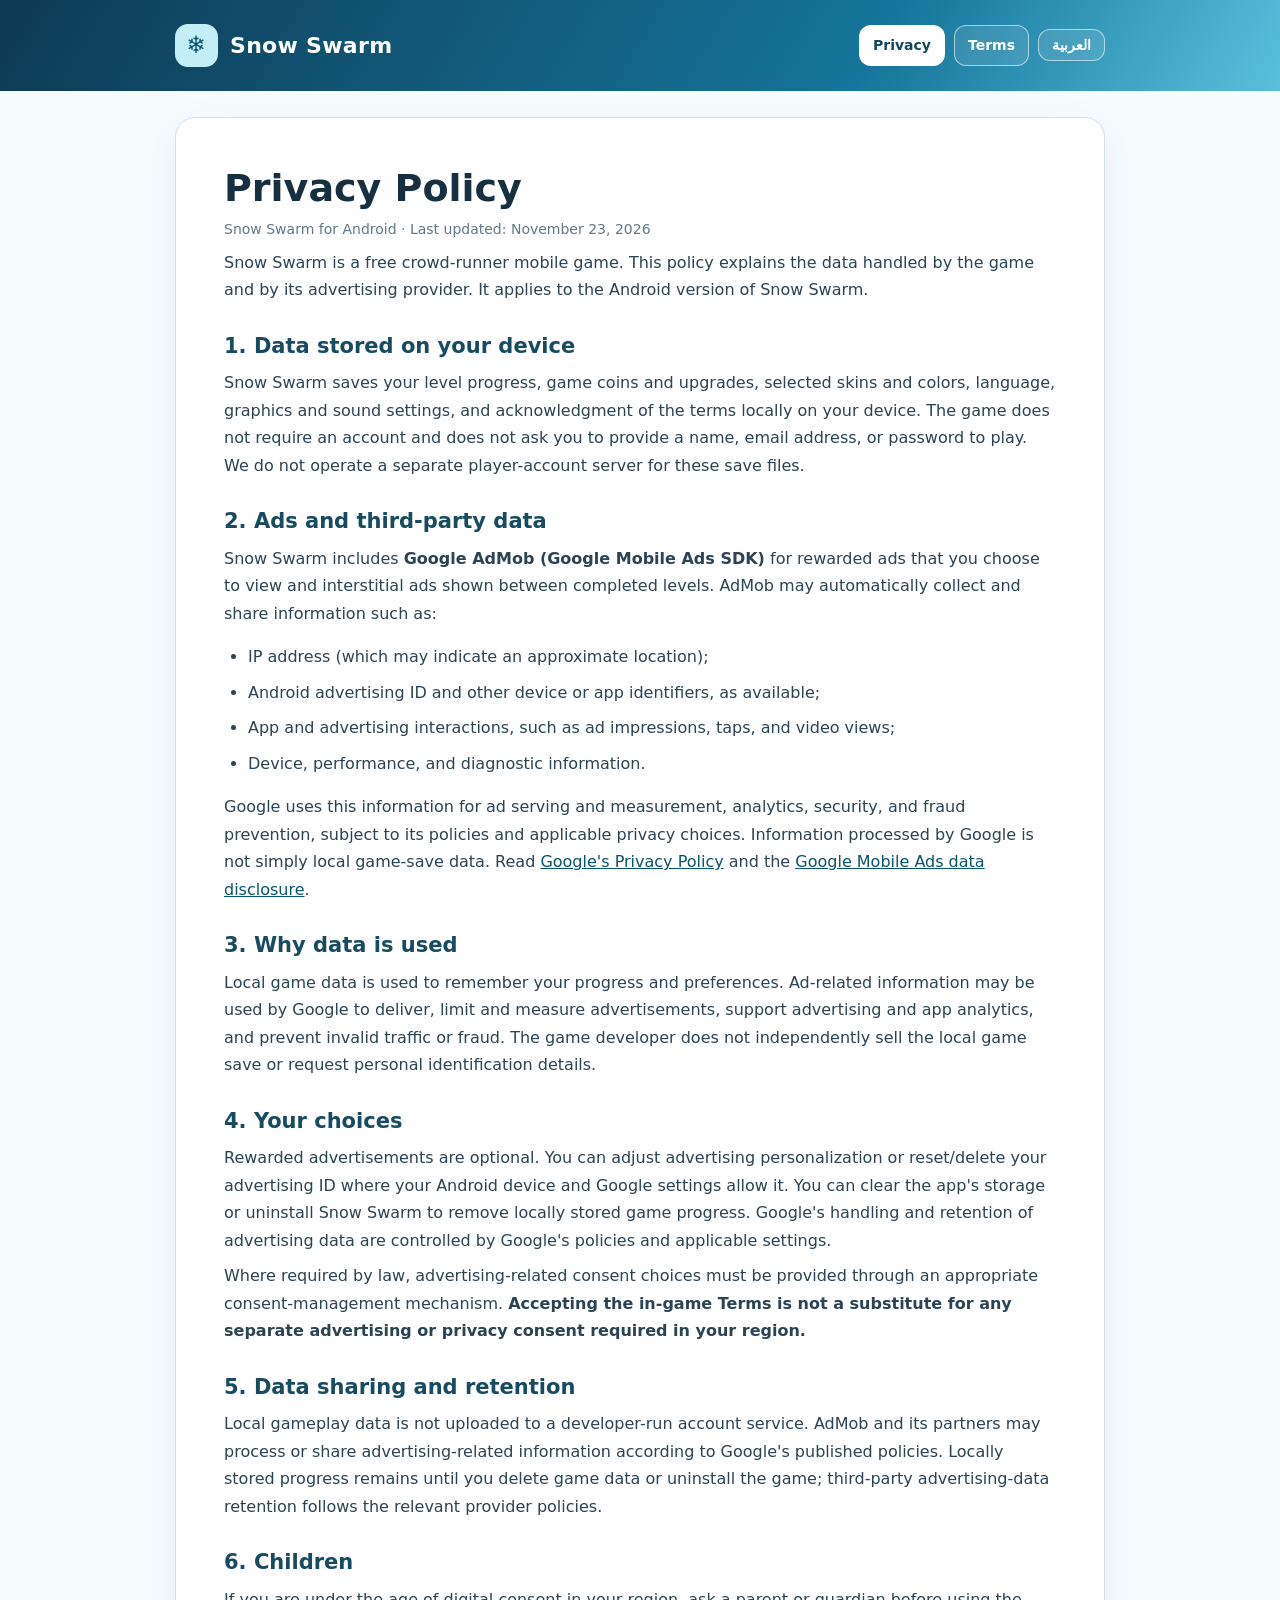
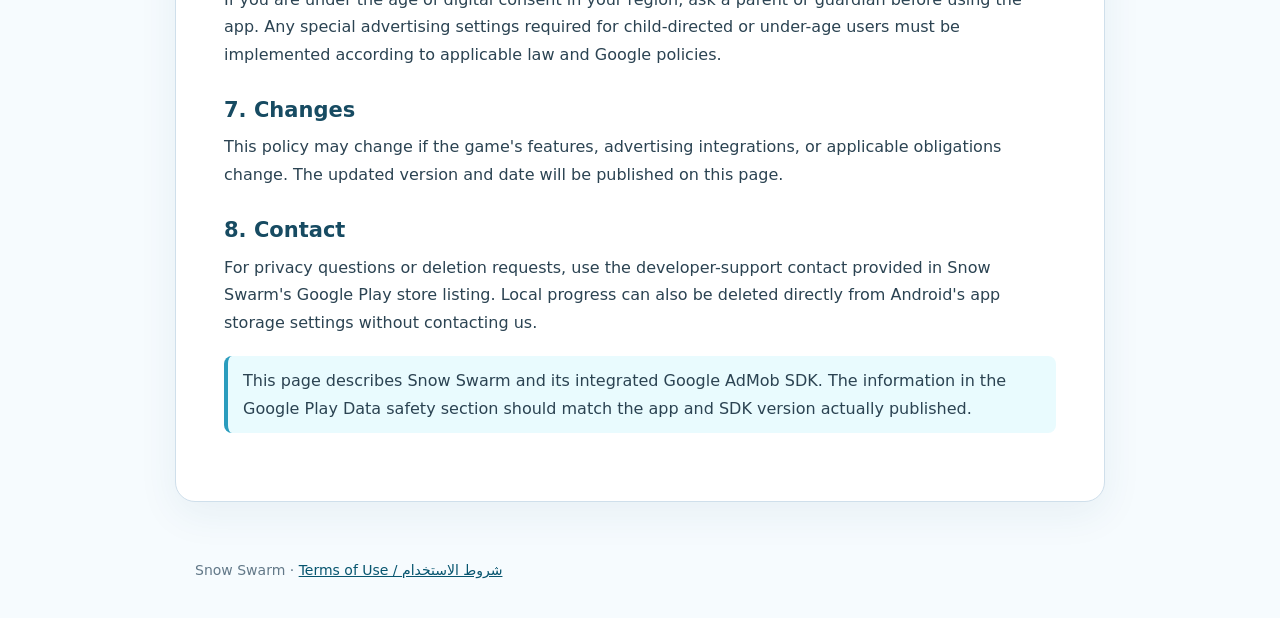
==== snow-swarm/privacy.html @ 66153e83 "Publish Snow Swarm bilingual Arabic/English privacy-policy page, grounded in local saves and Google " ====
<!doctype html>
<html lang="en">
<head>
<meta charset="utf-8">
<meta name="viewport" content="width=device-width,initial-scale=1">
<meta name="robots" content="index,follow">
<meta name="description" content="Privacy Policy for Snow Swarm, an Android crowd-runner game using Google AdMob advertising.">
<title>Privacy Policy | Snow Swarm</title>
<link rel="stylesheet" href="style.css">
<link rel="canonical" href="https://muezxx17-cmd.github.io/jelly-bounce-privacy/snow-swarm/privacy.html">
</head>
<body>
<header><div class="headline">
<a class="brand" href="index.html"><span class="mark" aria-hidden="true">❄</span> Snow Swarm</a>
<nav aria-label="Legal navigation">
<a href="privacy.html" aria-current="page">Privacy</a>
<a href="terms.html">Terms</a>
<button type="button" class="lang-btn" id="switch-lang" aria-label="Switch language">العربية</button>
</nav></div></header>
<main class="paper">
<article id="english" lang="en">
<h1>Privacy Policy</h1>
<p class="meta">Snow Swarm for Android · Last updated: November 23, 2026</p>
<p>Snow Swarm is a free crowd-runner mobile game. This policy explains the data handled by the game and by its advertising provider. It applies to the Android version of Snow Swarm.</p>
<h2>1. Data stored on your device</h2>
<p>Snow Swarm saves your level progress, game coins and upgrades, selected skins and colors, language, graphics and sound settings, and acknowledgment of the terms locally on your device. The game does not require an account and does not ask you to provide a name, email address, or password to play. We do not operate a separate player-account server for these save files.</p>
<h2>2. Ads and third-party data</h2>
<p>Snow Swarm includes <strong>Google AdMob (Google Mobile Ads SDK)</strong> for rewarded ads that you choose to view and interstitial ads shown between completed levels. AdMob may automatically collect and share information such as:</p>
<ul>
<li>IP address (which may indicate an approximate location);</li>
<li>Android advertising ID and other device or app identifiers, as available;</li>
<li>App and advertising interactions, such as ad impressions, taps, and video views;</li>
<li>Device, performance, and diagnostic information.</li>
</ul>
<p>Google uses this information for ad serving and measurement, analytics, security, and fraud prevention, subject to its policies and applicable privacy choices. Information processed by Google is not simply local game-save data. Read <a href="https://policies.google.com/privacy" rel="noopener noreferrer">Google's Privacy Policy</a> and the <a href="https://developers.google.com/admob/android/privacy/play-data-disclosure" rel="noopener noreferrer">Google Mobile Ads data disclosure</a>.</p>
<h2>3. Why data is used</h2>
<p>Local game data is used to remember your progress and preferences. Ad-related information may be used by Google to deliver, limit and measure advertisements, support advertising and app analytics, and prevent invalid traffic or fraud. The game developer does not independently sell the local game save or request personal identification details.</p>
<h2>4. Your choices</h2>
<p>Rewarded advertisements are optional. You can adjust advertising personalization or reset/delete your advertising ID where your Android device and Google settings allow it. You can clear the app's storage or uninstall Snow Swarm to remove locally stored game progress. Google's handling and retention of advertising data are controlled by Google's policies and applicable settings.</p>
<p>Where required by law, advertising-related consent choices must be provided through an appropriate consent-management mechanism. <strong>Accepting the in-game Terms is not a substitute for any separate advertising or privacy consent required in your region.</strong></p>
<h2>5. Data sharing and retention</h2>
<p>Local gameplay data is not uploaded to a developer-run account service. AdMob and its partners may process or share advertising-related information according to Google's published policies. Locally stored progress remains until you delete game data or uninstall the game; third-party advertising-data retention follows the relevant provider policies.</p>
<h2>6. Children</h2>
<p>If you are under the age of digital consent in your region, ask a parent or guardian before using the app. Any special advertising settings required for child-directed or under-age users must be implemented according to applicable law and Google policies.</p>
<h2>7. Changes</h2>
<p>This policy may change if the game's features, advertising integrations, or applicable obligations change. The updated version and date will be published on this page.</p>
<h2>8. Contact</h2>
<p>For privacy questions or deletion requests, use the developer-support contact provided in Snow Swarm's Google Play store listing. Local progress can also be deleted directly from Android's app storage settings without contacting us.</p>
<div class="note">This page describes Snow Swarm and its integrated Google AdMob SDK. The information in the Google Play Data safety section should match the app and SDK version actually published.</div>
</article>
<article id="arabic" lang="ar" dir="rtl" hidden>
<h1>سياسة الخصوصية</h1>
<p class="meta">لعبة Snow Swarm للأندرويد · آخر تحديث: 23 نوفمبر 2026</p>
<p>Snow Swarm لعبة مجانية تعتمد على تحريك مجموعة من الشخصيات عبر العقبات. توضح هذه السياسة البيانات التي تستخدمها اللعبة ومزوّد الإعلانات.</p>
<h2>1. البيانات المحفوظة على جهازك</h2>
<p>تحفظ اللعبة تقدّم المستويات والعملات والترقيات والمظاهر والألوان المختارة وإعدادات اللغة والرسومات والصوت والموافقة على الشروط داخل جهازك. لا تشترط اللعبة إنشاء حساب، ولا تطلب منك اسمًا أو بريدًا إلكترونيًا أو كلمة مرور للعب. لا نستخدم خادم حسابات خاصًا لاستقبال ملفات حفظ تقدّم اللاعبين.</p>
<h2>2. الإعلانات وبيانات الجهات الخارجية</h2>
<p>تستخدم اللعبة <strong>Google AdMob</strong> لإعلانات المكافأة الاختيارية والإعلانات البينية التي قد تظهر بين المستويات. قد تجمع خدمات إعلانات Google وتعالج أو تشارك تلقائيًا بيانات مثل:</p>
<ul>
<li>عنوان IP الذي يمكن أن يدل على موقع تقريبي؛</li>
<li>معرّف الإعلانات في Android وبعض معرّفات الجهاز أو التطبيق المتاحة؛</li>
<li>تفاعلات التطبيق والإعلانات مثل المشاهدات والنقرات؛</li>
<li>بيانات الجهاز والأداء والتشخيص.</li>
</ul>
<p>قد تستخدم Google هذه المعلومات لتقديم الإعلانات وقياسها والتحليلات وحماية الأنظمة ومنع الاحتيال، وفق سياساتها والخيارات المتاحة للمستخدم. راجع <a href="https://policies.google.com/privacy" rel="noopener noreferrer">سياسة خصوصية Google</a> و<a href="https://developers.google.com/admob/android/privacy/play-data-disclosure" rel="noopener noreferrer">توضيحات بيانات حزمة Google Mobile Ads</a>.</p>
<h2>3. أسباب استخدام البيانات</h2>
<p>تُستخدم بيانات اللعبة المحلية لتذكّر تقدّمك وتفضيلاتك. أما المعلومات المرتبطة بالإعلانات فيمكن أن تستخدمها Google لعرض الإعلانات وقياسها وتحليل الأداء ومنع الأنشطة غير الصالحة. لا يبيع مطوّر اللعبة ملفات الحفظ المحلية ولا يطلب بيانات تعريف شخصية لتشغيل اللعبة.</p>
<h2>4. الخيارات المتاحة لك</h2>
<p>مشاهدة إعلان المكافأة اختيارية. يمكنك تعديل تخصيص الإعلانات أو إعادة ضبط معرّف الإعلانات أو حذفه عندما يتيح جهازك وإعدادات Google ذلك. ويمكنك حذف التقدّم المحلي بمسح بيانات التطبيق أو إلغاء تثبيته. تتبع بيانات الإعلانات التي تحتفظ بها Google سياسات Google وإعداداتها.</p>
<p>عندما تتطلب القوانين موافقة منفصلة على معالجة بيانات الإعلانات، يجب إتاحة خيارات الموافقة من خلال نظام إدارة موافقة مناسب. <strong>الضغط على «أوافق» على شروط اللعبة لا يُعدّ بديلًا عن موافقة الإعلانات المطلوبة في بعض المناطق.</strong></p>
<h2>5. المشاركة والاحتفاظ بالبيانات</h2>
<p>لا نرفع بيانات تقدّم اللعبة إلى خادم حسابات تابع للمطوّر. يمكن لـAdMob وشركائها معالجة بيانات الإعلانات أو مشاركتها وفق سياسات Google المنشورة. يبقى التقدّم المحلي إلى أن تمسح بيانات اللعبة أو تلغي تثبيتها، بينما تخضع مدة احتفاظ الجهات الخارجية ببيانات الإعلانات لسياساتها.</p>
<h2>6. الأطفال</h2>
<p>إذا كنت دون سن الموافقة الرقمية المعمول به في بلدك، فاستشر ولي الأمر قبل استخدام التطبيق. يجب تطبيق إعدادات الإعلانات الخاصة بالأطفال أو المستخدمين دون السن القانوني بحسب القوانين وسياسات Google المعمول بها.</p>
<h2>7. التغييرات</h2>
<p>قد تتغيّر هذه السياسة عند تغيير ميزات اللعبة أو نظام الإعلانات أو المتطلبات القانونية. سننشر النسخة المحدّثة وتاريخها في هذه الصفحة.</p>
<h2>8. التواصل</h2>
<p>للاستفسارات المتعلقة بالخصوصية أو حذف البيانات، استخدم وسيلة التواصل مع المطوّر الظاهرة في صفحة Snow Swarm على متجر Google Play. يمكنك أيضًا حذف بيانات التقدّم المخزّنة على جهازك من إعدادات Android دون التواصل معنا.</p>
<div class="note">تصف هذه الصفحة لعبة Snow Swarm وخدمة Google AdMob المدمجة فيها. يجب أن تتطابق استمارة «أمان البيانات» في Google Play مع النسخة الفعلية المنشورة من اللعبة والإضافة الإعلانية.</div>
</article>
</main>
<footer>Snow Swarm · <a href="terms.html">Terms of Use / شروط الاستخدام</a></footer>
<script>
(function () {
  const en=document.getElementById("english"), ar=document.getElementById("arabic"), btn=document.getElementById("switch-lang");
  function useArabic(on){ en.hidden=on;ar.hidden=!on;btn.textContent=on?"English":"العربية";document.documentElement.lang=on?"ar":"en"; }
  useArabic((navigator.language||"").toLowerCase().startsWith("ar"));
  btn.addEventListener("click",()=>useArabic(ar.hidden));
})();
</script>
</body>
</html>
---- snow-swarm/style.css ----
:root { color-scheme: light; --ink:#172f3f; --text:#2b4352; --muted:#627888; --ice:#e6f7ff; --snow:#f6fbfe; --line:#cfdfeb; --primary:#18769d; --primary-dk:#07556f; --accent:#e9fbfe; }
* { box-sizing: border-box; }
body { margin:0; font:16px/1.72 system-ui,-apple-system,"Segoe UI",Roboto,"Noto Sans Arabic",Arial,sans-serif; background:var(--snow); color:var(--text); }
header { background:linear-gradient(120deg,#0e3a54 0%,#15759a 68%,#5bc0dc 100%); color:white; padding:24px max(20px,calc((100vw - 930px)/2)); }
.headline { display:flex; align-items:center; flex-wrap:wrap; justify-content:space-between; gap:16px; }
.brand { display:flex; align-items:center; gap:12px; font-weight:800; letter-spacing:.3px; color:white; text-decoration:none; font-size:22px; }
.mark { display:inline-flex; align-items:center; justify-content:center; width:43px; height:43px; background:#c3eef8; border-radius:13px; color:#0b516b; font-size:24px; }
nav { display:flex; flex-wrap:wrap; gap:9px; align-items:center; }
nav a,.lang-btn { border:1px solid rgba(255,255,255,.58); background:rgba(255,255,255,.10); color:white; border-radius:12px; font-weight:650; font-size:14px; text-decoration:none; padding:7px 13px; cursor:pointer; }
nav a[aria-current="page"] { background:#fff;color:#0d4a61; }
nav a:hover,.lang-btn:hover { background:rgba(255,255,255,.24); }
nav a[aria-current="page"]:hover { background:white; }
main { max-width:930px; margin:26px auto 56px; padding:0 18px; }
.paper { background:white; border:1px solid var(--line); border-radius:20px; padding:clamp(22px,4vw,48px); box-shadow:0 12px 40px rgba(28,79,107,.07); }
h1 { font-size:clamp(27px,5vw,38px); color:var(--ink); line-height:1.2; margin:0 0 5px; }
h2 { color:#174b62; font-size:21px; margin-top:28px; margin-bottom:8px; line-height:1.4; }
p,li { margin-top:8px; margin-bottom:8px; }
ul { padding-inline-start:24px; }
a { color:var(--primary-dk); overflow-wrap:anywhere; }
a:hover { text-decoration-thickness:2px; }
.meta { color:var(--muted); font-size:14px; margin-top:0; }
.note { background:var(--accent); border-inline-start:4px solid #2a9cbd; border-radius:8px; padding:11px 15px; margin:20px 0; }
footer { padding:0 20px 35px; max-width:930px; margin:0 auto; color:var(--muted); font-size:14px; }
article[hidden] { display:none !important; }
[dir="rtl"] { text-align:right; }
:focus-visible { outline:3px solid #f6ad38; outline-offset:3px; }
@media(max-width:540px) {header{padding:18px}main{margin-top:15px}.paper{border-radius:14px;padding:23px 19px}h2{font-size:19px}nav{gap:5px}nav a,.lang-btn{padding:6px 9px;font-size:13px}}
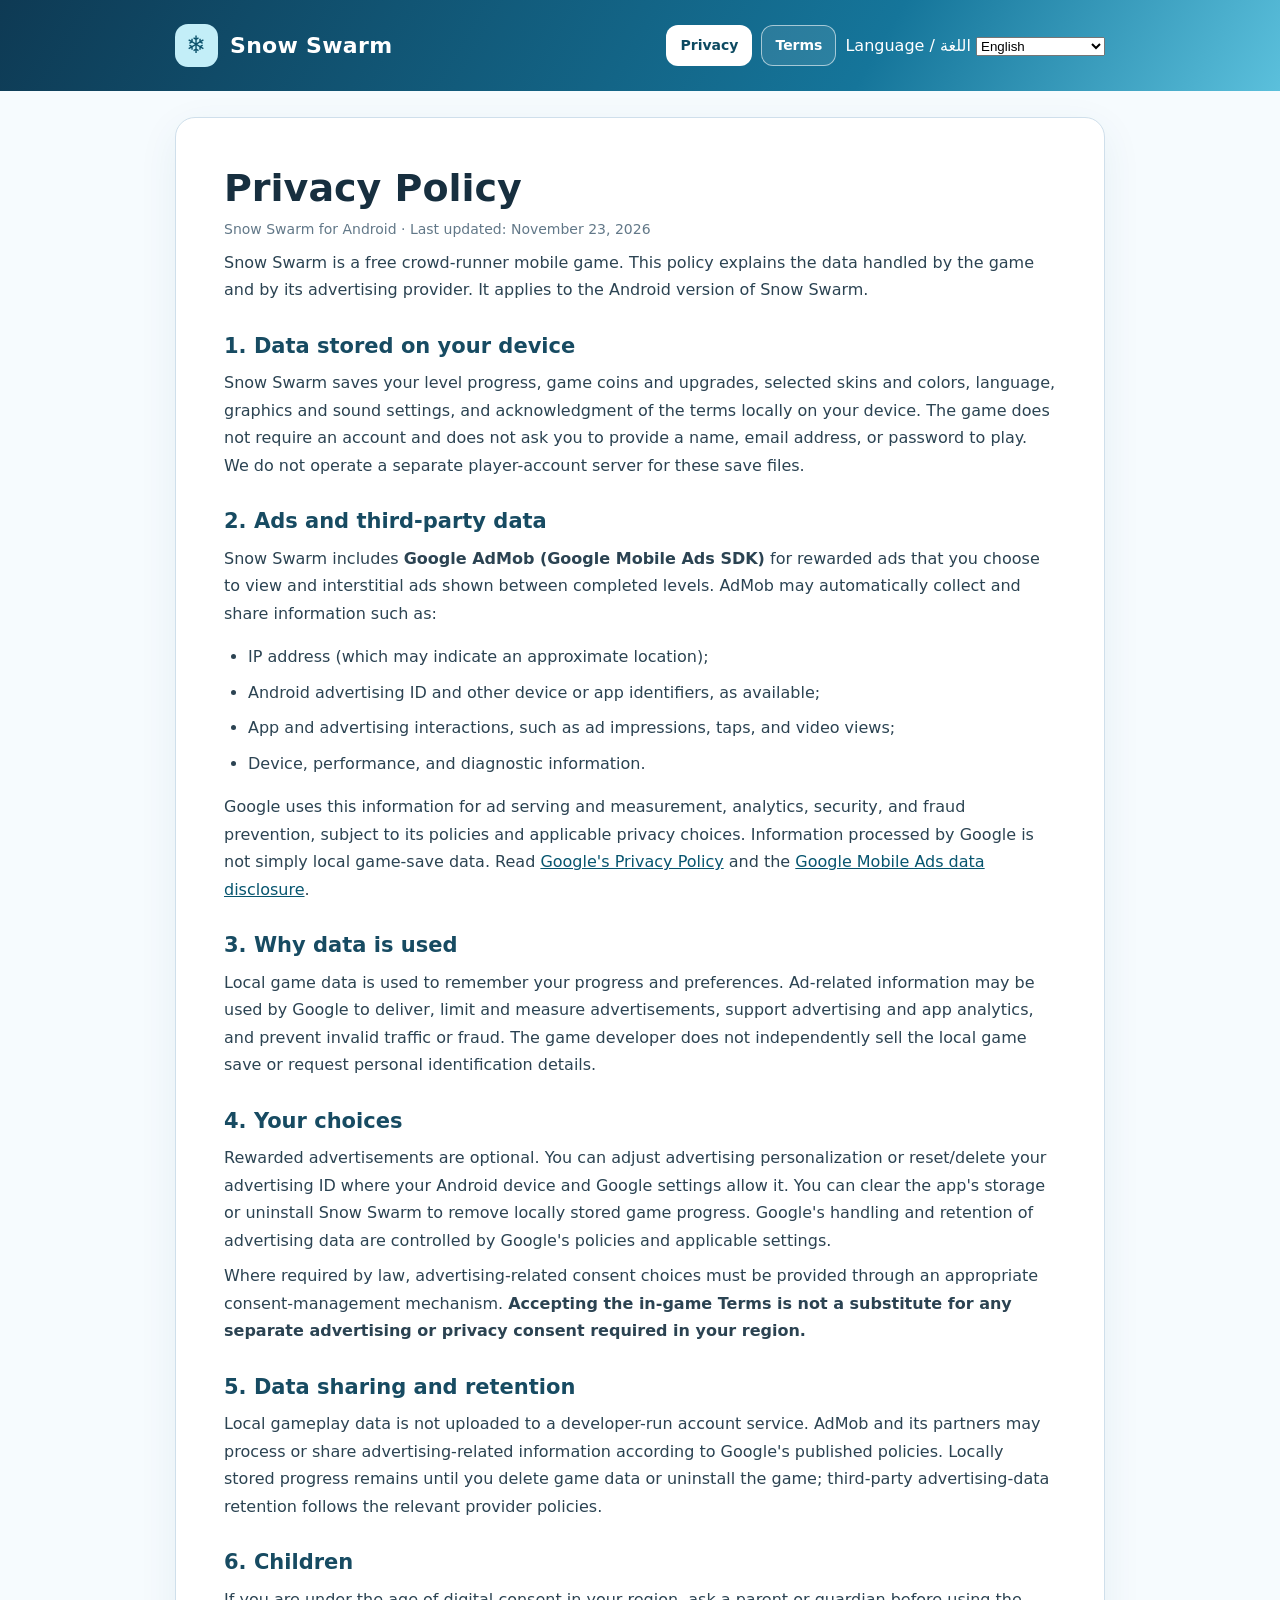
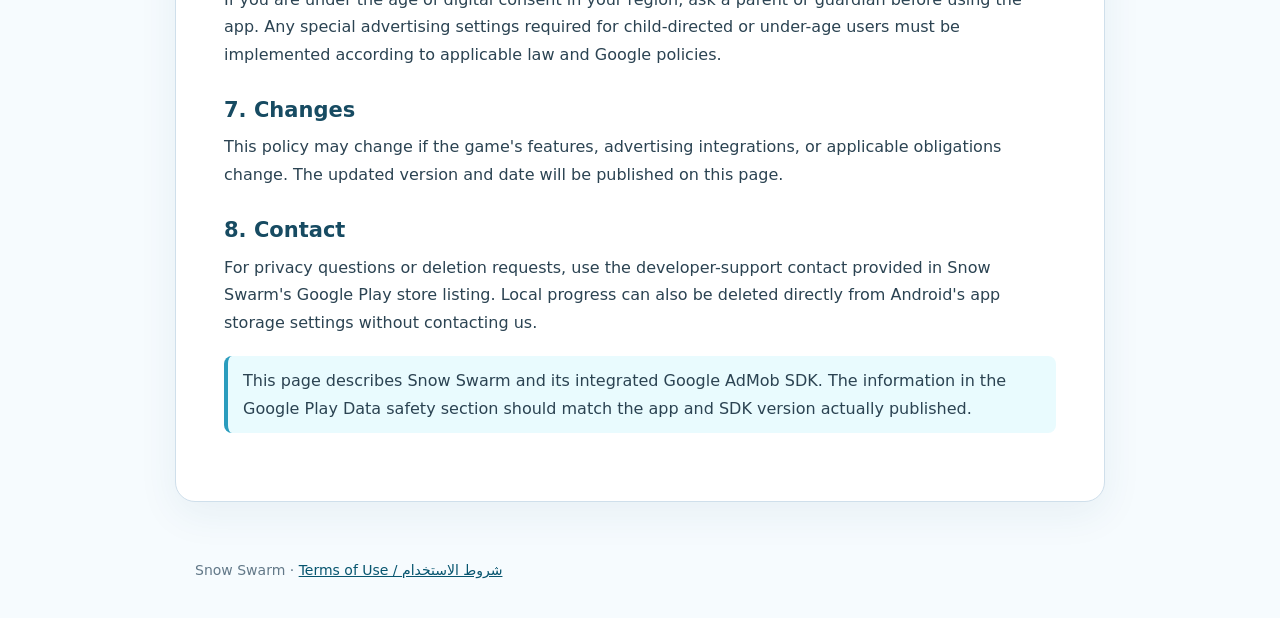
==== commit bf5f9505: "Enable accessible 11-language selector, browser auto-detection and cross-page language retention on " ====
--- a/snow-swarm/privacy.html
+++ b/snow-swarm/privacy.html
@@ -15,7 +15,20 @@
 <nav aria-label="Legal navigation">
 <a href="privacy.html" aria-current="page">Privacy</a>
 <a href="terms.html">Terms</a>
-<button type="button" class="lang-btn" id="switch-lang" aria-label="Switch language">العربية</button>
+<label class="language-picker" for="language-select"><span>Language / اللغة</span>
+<select id="language-select" aria-label="Choose language / اختر اللغة">
+<option value="en">English</option>
+<option value="ar">العربية</option>
+<option value="es">Español</option>
+<option value="fr">Français</option>
+<option value="pt">Português</option>
+<option value="tr">Türkçe</option>
+<option value="id">Bahasa Indonesia</option>
+<option value="de">Deutsch</option>
+<option value="ja">日本語</option>
+<option value="it">Italiano</option>
+<option value="ru">Русский</option>
+</select></label>
 </nav></div></header>
 <main class="paper">
 <article id="english" lang="en">
@@ -78,14 +91,248 @@
 <p>للاستفسارات المتعلقة بالخصوصية أو حذف البيانات، استخدم وسيلة التواصل مع المطوّر الظاهرة في صفحة Snow Swarm على متجر Google Play. يمكنك أيضًا حذف بيانات التقدّم المخزّنة على جهازك من إعدادات Android دون التواصل معنا.</p>
 <div class="note">تصف هذه الصفحة لعبة Snow Swarm وخدمة Google AdMob المدمجة فيها. يجب أن تتطابق استمارة «أمان البيانات» في Google Play مع النسخة الفعلية المنشورة من اللعبة والإضافة الإعلانية.</div>
 </article>
+<article id="lang-es" lang="es" hidden>
+<h1>Política de privacidad</h1>
+<p class="meta">Snow Swarm for Android · Última actualización: 23 de noviembre de 2026</p>
+<p>Snow Swarm es un juego gratuito para Android en el que guías a un grupo de personajes por distintos obstáculos. Esta política explica qué datos utiliza el juego y cuáles puede tratar su proveedor de publicidad.</p>
+<h2>1. Datos guardados en el dispositivo</h2>
+<p>El juego guarda localmente tu progreso, monedas, mejoras, apariencias, colores, idioma, ajustes gráficos y de sonido, y aceptación de las condiciones. No necesitas una cuenta ni proporcionar nombre, correo electrónico o contraseña. No tenemos un servidor de cuentas que reciba estos archivos de progreso.</p>
+<h2>2. Publicidad y datos de terceros</h2>
+<p>Snow Swarm utiliza <strong>Google AdMob</strong> para anuncios recompensados voluntarios y anuncios intersticiales entre niveles. Google puede recopilar o compartir la dirección IP (que puede indicar una ubicación aproximada), el identificador publicitario de Android y otros identificadores disponibles, interacciones con los anuncios (visualizaciones y clics) e información del dispositivo, rendimiento y diagnósticos. Estos datos se utilizan según las políticas de Google. Consulta su <a href='https://policies.google.com/privacy'>Política de privacidad</a> y la <a href='https://developers.google.com/admob/android/privacy/play-data-disclosure'>información de datos de Google Mobile Ads</a>.</p>
+<h2>3. Finalidades del tratamiento</h2>
+<p>Los datos locales permiten recordar el progreso y las preferencias. Google puede tratar datos publicitarios para mostrar, limitar y medir anuncios, realizar análisis y prevenir fraude o tráfico no válido. El desarrollador no vende los archivos de progreso ni solicita datos personales para jugar.</p>
+<h2>4. Tus opciones</h2>
+<p>Ver anuncios recompensados es opcional. Puedes ajustar la personalización, restablecer o eliminar el identificador publicitario cuando lo permitan Android y Google. Puedes borrar los datos de la aplicación o desinstalarla para eliminar el progreso local. Los datos de anuncios que guarda Google se rigen por sus propias políticas. Cuando la ley lo requiera, debe proporcionarse un mecanismo específico para gestionar el consentimiento publicitario; <strong>aceptar las condiciones del juego no sustituye ese consentimiento</strong>.</p>
+<h2>5. Compartición y conservación</h2>
+<p>Los datos de juego locales no se envían a un servicio de cuentas del desarrollador. AdMob y sus socios pueden tratar o compartir información de publicidad conforme a las políticas publicadas de Google. El progreso permanece en el dispositivo hasta que borres los datos o desinstales la aplicación; Google determina la retención de sus datos según sus propias políticas.</p>
+<h2>6. Menores</h2>
+<p>Si no alcanzas la edad de consentimiento digital de tu país, consulta a tu madre, padre o tutor. Se deben aplicar las restricciones publicitarias para menores exigidas por la ley y las políticas de Google.</p>
+<h2>7. Modificaciones</h2>
+<p>Podemos actualizar esta política cuando cambien las funciones, el proveedor de anuncios o las obligaciones legales. Publicaremos aquí el texto y la fecha actualizados.</p>
+<h2>8. Contacto</h2>
+<p>Para consultas sobre privacidad o eliminación de datos, utiliza el contacto de asistencia del desarrollador que figure en la ficha de Snow Swarm en Google Play. También puedes borrar el progreso desde la configuración de almacenamiento de Android.</p>
+<div class="note">La sección Seguridad de los datos de Google Play debe coincidir con el comportamiento real de la aplicación y del SDK de publicidad publicado.</div>
+</article>
+<article id="lang-fr" lang="fr" hidden>
+<h1>Politique de confidentialité</h1>
+<p class="meta">Snow Swarm for Android · Dernière mise à jour : 23 novembre 2026</p>
+<p>Snow Swarm est un jeu gratuit sur Android dans lequel vous guidez une foule de personnages à travers des obstacles. Cette politique décrit les données utilisées par le jeu et par son fournisseur de publicité.</p>
+<h2>1. Données stockées sur l’appareil</h2>
+<p>Le jeu enregistre localement votre progression, les pièces, améliorations, apparences et couleurs, ainsi que les réglages de langue, d’affichage, de son et l’acceptation des conditions. Aucun compte, nom, e-mail ou mot de passe n’est nécessaire pour jouer. Nous n’exploitons pas de serveur de comptes recevant ces sauvegardes.</p>
+<h2>2. Publicités et données de tiers</h2>
+<p>Snow Swarm utilise <strong>Google AdMob</strong> pour les publicités récompensées facultatives et les publicités interstitielles entre les niveaux. Google peut recueillir ou partager l’adresse IP (pouvant indiquer une position approximative), l’identifiant publicitaire Android et d’autres identifiants disponibles, les interactions avec les annonces (affichages, clics) et des données relatives à l’appareil, aux performances et aux diagnostics. Consultez la <a href='https://policies.google.com/privacy'>politique de confidentialité de Google</a> et les <a href='https://developers.google.com/admob/android/privacy/play-data-disclosure'>informations sur les données Google Mobile Ads</a>.</p>
+<h2>3. Pourquoi ces données sont utilisées</h2>
+<p>Les données locales conservent votre progression et vos préférences. Google peut traiter des données publicitaires pour diffuser, limiter et mesurer les annonces, fournir des analyses et lutter contre la fraude et le trafic invalide. Le développeur ne vend pas vos sauvegardes locales et ne demande aucune identité personnelle pour jouer.</p>
+<h2>4. Vos choix</h2>
+<p>Les annonces récompensées sont facultatives. Vous pouvez régler la personnalisation ou réinitialiser/supprimer l’identifiant publicitaire selon les possibilités d’Android et de Google. Effacez les données de l’application ou désinstallez-la pour supprimer la progression locale. La conservation des données publicitaires par Google dépend de ses politiques. Lorsque la loi l’exige, un dispositif distinct de gestion du consentement publicitaire doit être prévu ; <strong>accepter les conditions du jeu ne remplace pas ce consentement</strong>.</p>
+<h2>5. Partage et conservation</h2>
+<p>Les sauvegardes locales ne sont pas envoyées à un service de comptes du développeur. AdMob et ses partenaires peuvent traiter ou partager des données publicitaires conformément aux politiques de Google. La progression locale subsiste jusqu’à la suppression des données ou la désinstallation ; la durée de conservation par Google dépend de ses règles.</p>
+<h2>6. Enfants</h2>
+<p>Si vous n’avez pas l’âge du consentement numérique dans votre région, demandez l’accord d’un parent ou tuteur. Les réglages publicitaires requis pour les enfants ou les utilisateurs mineurs doivent respecter les lois et politiques de Google.</p>
+<h2>7. Modifications</h2>
+<p>Cette politique peut changer si le jeu, les outils publicitaires ou les obligations légales évoluent. La version et sa date seront publiées sur cette page.</p>
+<h2>8. Contact</h2>
+<p>Pour toute question de confidentialité ou de suppression, utilisez les coordonnées d’assistance du développeur indiquées sur la fiche Google Play de Snow Swarm. Les données locales peuvent aussi être effacées dans les paramètres Android.</p>
+<div class="note">La rubrique Sécurité des données de Google Play doit correspondre au comportement réel de l’application et du SDK publicitaire publié.</div>
+</article>
+<article id="lang-pt" lang="pt" hidden>
+<h1>Política de Privacidade</h1>
+<p class="meta">Snow Swarm for Android · Última atualização: 23 de novembro de 2026</p>
+<p>Snow Swarm é um jogo gratuito para Android em que guias um grupo de personagens através de obstáculos. Esta política explica os dados utilizados pelo jogo e pelo fornecedor de publicidade.</p>
+<h2>1. Dados guardados no dispositivo</h2>
+<p>O jogo guarda localmente o progresso, moedas, melhorias, visuais e cores, o idioma, as definições de imagem e som e a aceitação dos termos. Não é necessária conta, nome, e-mail ou palavra-passe para jogar. Não operamos um servidor de contas que receba estes ficheiros de progresso.</p>
+<h2>2. Anúncios e dados de terceiros</h2>
+<p>Snow Swarm utiliza <strong>Google AdMob</strong> para anúncios com recompensa opcionais e anúncios intersticiais entre níveis. A Google pode recolher ou partilhar o endereço IP (que pode indicar localização aproximada), o ID de publicidade Android e outros identificadores disponíveis, interações com anúncios (visualizações e cliques), bem como informações do dispositivo, desempenho e diagnóstico. Consulta a <a href='https://policies.google.com/privacy'>Política de Privacidade da Google</a> e a <a href='https://developers.google.com/admob/android/privacy/play-data-disclosure'>divulgação de dados do Google Mobile Ads</a>.</p>
+<h2>3. Finalidades</h2>
+<p>Os dados locais permitem memorizar o progresso e as preferências. A Google pode processar dados de publicidade para apresentar, limitar e medir anúncios, realizar análises e prevenir fraude e tráfego inválido. O programador não vende ficheiros de progresso nem pede identificação pessoal para jogar.</p>
+<h2>4. As tuas escolhas</h2>
+<p>Ver anúncios com recompensa é opcional. Podes alterar a personalização dos anúncios ou repor/eliminar o ID de publicidade quando o Android e a Google o permitirem. Podes limpar os dados da aplicação ou desinstalá-la para remover o progresso local. A retenção dos dados publicitários pela Google segue as suas políticas. Quando exigido por lei, é necessário um mecanismo separado de consentimento para anúncios; <strong>aceitar os termos do jogo não substitui esse consentimento</strong>.</p>
+<h2>5. Partilha e conservação</h2>
+<p>O progresso local não é enviado para um serviço de contas do programador. O AdMob e os seus parceiros podem tratar ou partilhar dados publicitários segundo as políticas publicadas da Google. O progresso permanece até limpares os dados ou desinstalares a aplicação; o período de retenção da Google segue as suas políticas.</p>
+<h2>6. Crianças</h2>
+<p>Se não tens a idade de consentimento digital na tua região, consulta um responsável legal. Devem ser aplicadas as restrições de publicidade para menores previstas na legislação e nas políticas da Google.</p>
+<h2>7. Alterações</h2>
+<p>Esta política pode ser atualizada quando as funcionalidades, a publicidade ou as obrigações legais mudarem. A versão e a data atuais serão publicadas aqui.</p>
+<h2>8. Contacto</h2>
+<p>Para questões de privacidade ou eliminação de dados, usa o contacto de apoio do programador indicado na página de Snow Swarm na Google Play. Também podes apagar o progresso nas definições de armazenamento do Android.</p>
+<div class="note">A secção Segurança dos dados da Google Play deve refletir o comportamento real da aplicação e do SDK de anúncios publicado.</div>
+</article>
+<article id="lang-tr" lang="tr" hidden>
+<h1>Gizlilik Politikası</h1>
+<p class="meta">Snow Swarm for Android · Son güncelleme: 23 Kasım 2026</p>
+<p>Snow Swarm, karakterlerden oluşan bir kalabalığı engellerden geçirdiğiniz ücretsiz bir Android oyunudur. Bu politika oyunun ve reklam sağlayıcısının işleyebileceği verileri açıklar.</p>
+<h2>1. Cihazınızda saklanan veriler</h2>
+<p>Oyun; seviye ilerlemenizi, oyun paralarınızı, yükseltmeleri, görünümleri, renkleri, dil, grafik ve ses ayarlarını ve şartları kabul etme durumunu yalnızca cihazınızda saklar. Oynamak için hesap, ad, e-posta veya parola istenmez. Bu kayıtları alan ayrı bir oyuncu hesabı sunucumuz yoktur.</p>
+<h2>2. Reklamlar ve üçüncü taraf verileri</h2>
+<p>Snow Swarm, isteğe bağlı ödüllü ve seviyeler arasında gösterilen geçiş reklamları için <strong>Google AdMob</strong> kullanır. Google; IP adresini (yaklaşık konumu gösterebilir), Android reklam kimliğini ve mevcut diğer tanımlayıcıları, reklam görüntüleme ve tıklama gibi etkileşimleri, cihaz, performans ve teşhis bilgilerini toplayabilir veya paylaşabilir. <a href='https://policies.google.com/privacy'>Google Gizlilik Politikası</a> ve <a href='https://developers.google.com/admob/android/privacy/play-data-disclosure'>Google Mobile Ads veri açıklaması</a>na bakın.</p>
+<h2>3. Veriler neden kullanılır?</h2>
+<p>Yerel veriler ilerlemenizi ve tercihlerinizi hatırlamak içindir. Google reklam verilerini reklamları sunma, sınırlandırma ve ölçme, analiz yapma ve sahtekârlık ya da geçersiz trafiği önleme amacıyla işleyebilir. Geliştirici yerel kayıtları satmaz ve oynamak için kimlik bilgisi istemez.</p>
+<h2>4. Seçenekleriniz</h2>
+<p>Ödüllü reklamları izlemek isteğe bağlıdır. Android ve Google'ın sunduğu seçeneklerden reklam kişiselleştirmesini değiştirebilir veya reklam kimliğini sıfırlayıp silebilirsiniz. Uygulama verilerini temizlemek veya uygulamayı kaldırmak yerel ilerlemeyi siler. Google'ın reklam verilerini saklaması kendi politikalarına tabidir. Yasaların gerekli gördüğü yerlerde ayrı bir reklam rıza sistemi sunulmalıdır; <strong>oyun şartlarını kabul etmek reklam rızasının yerine geçmez</strong>.</p>
+<h2>5. Paylaşım ve saklama</h2>
+<p>Yerel oyun kayıtları geliştiricinin hesap sunucusuna gönderilmez. AdMob ve iş ortakları reklam verilerini Google politikalarına göre işleyebilir veya paylaşabilir. Yerel ilerleme, verileri temizleyene veya uygulamayı kaldırana kadar cihazda kalır; Google'ın saklama süreleri kendi kurallarına bağlıdır.</p>
+<h2>6. Çocuklar</h2>
+<p>Bulunduğunuz yerdeki dijital rıza yaşının altındaysanız bir ebeveyne veya veliye danışın. Çocuklara yönelik reklam kısıtlamaları ilgili yasalar ve Google politikaları uyarınca uygulanmalıdır.</p>
+<h2>7. Değişiklikler</h2>
+<p>Oyun özellikleri, reklam hizmetleri veya yasal yükümlülükler değişirse bu politika güncellenebilir. Güncel metin ve tarih bu sayfada yayımlanacaktır.</p>
+<h2>8. İletişim</h2>
+<p>Gizlilik ve veri silme soruları için Snow Swarm'ın Google Play mağaza sayfasındaki geliştirici destek iletişim bilgilerini kullanın. Yerel ilerleme Android uygulama depolama ayarlarından da silinebilir.</p>
+<div class="note">Google Play Veri güvenliği beyanı, yayımlanan oyunun ve reklam SDK'sının gerçek davranışına uygun olmalıdır.</div>
+</article>
+<article id="lang-id" lang="id" hidden>
+<h1>Kebijakan Privasi</h1>
+<p class="meta">Snow Swarm for Android · Terakhir diperbarui: 23 November 2026</p>
+<p>Snow Swarm adalah game Android gratis yang mengajak Anda mengarahkan kerumunan karakter melewati rintangan. Kebijakan ini menjelaskan data yang digunakan game serta penyedia iklannya.</p>
+<h2>1. Data yang disimpan di perangkat</h2>
+<p>Game menyimpan progres level, koin, peningkatan, tampilan, warna, bahasa, pengaturan grafis dan suara, serta persetujuan ketentuan secara lokal di perangkat. Anda tidak perlu akun, nama, email, atau kata sandi untuk bermain. Kami tidak mengoperasikan server akun pemain yang menerima berkas penyimpanan tersebut.</p>
+<h2>2. Iklan dan data pihak ketiga</h2>
+<p>Snow Swarm menggunakan <strong>Google AdMob</strong> untuk iklan berhadiah opsional dan iklan interstisial di antara level. Google dapat mengumpulkan atau membagikan alamat IP (yang mungkin menunjukkan perkiraan lokasi), ID iklan Android dan pengenal lain yang tersedia, interaksi iklan seperti tayangan dan klik, serta data perangkat, kinerja, dan diagnostik. Baca <a href='https://policies.google.com/privacy'>Kebijakan Privasi Google</a> dan <a href='https://developers.google.com/admob/android/privacy/play-data-disclosure'>pengungkapan data Google Mobile Ads</a>.</p>
+<h2>3. Tujuan penggunaan</h2>
+<p>Data lokal menyimpan progres dan preferensi Anda. Google dapat memproses data iklan untuk menayangkan, membatasi, dan mengukur iklan, melakukan analitik, serta mencegah penipuan atau traffic tidak valid. Pengembang tidak menjual data progres lokal atau meminta identitas pribadi untuk bermain.</p>
+<h2>4. Pilihan Anda</h2>
+<p>Iklan berhadiah bersifat sukarela. Anda dapat mengatur personalisasi iklan atau mereset/menghapus ID iklan jika tersedia di Android dan Google. Menghapus data aplikasi atau mencopotnya akan menghilangkan progres lokal. Penyimpanan data iklan oleh Google mengikuti kebijakan Google. Jika diwajibkan oleh hukum, mekanisme persetujuan iklan terpisah harus disediakan; <strong>menyetujui ketentuan game bukan pengganti persetujuan tersebut</strong>.</p>
+<h2>5. Pembagian dan penyimpanan data</h2>
+<p>Data progres lokal tidak dikirim ke layanan akun milik pengembang. AdMob dan mitranya dapat memproses atau membagikan data iklan sesuai kebijakan Google. Progres lokal disimpan sampai data dibersihkan atau game dihapus; penyimpanan data oleh Google mengikuti ketentuannya.</p>
+<h2>6. Anak-anak</h2>
+<p>Jika usia Anda di bawah batas persetujuan digital di wilayah Anda, mintalah izin orang tua atau wali. Pengaturan iklan untuk anak atau pengguna di bawah umur harus sesuai hukum dan kebijakan Google.</p>
+<h2>7. Perubahan kebijakan</h2>
+<p>Kebijakan ini dapat berubah mengikuti perubahan fitur, layanan iklan, atau kewajiban hukum. Versi terbaru beserta tanggalnya akan diterbitkan di halaman ini.</p>
+<h2>8. Kontak</h2>
+<p>Untuk pertanyaan privasi atau penghapusan data, gunakan kontak dukungan pengembang yang tercantum di halaman Snow Swarm di Google Play. Progres lokal juga dapat dihapus melalui pengaturan penyimpanan aplikasi Android.</p>
+<div class="note">Pernyataan Keamanan data di Google Play harus sesuai dengan perilaku nyata aplikasi dan SDK iklan yang diterbitkan.</div>
+</article>
+<article id="lang-de" lang="de" hidden>
+<h1>Datenschutzerklärung</h1>
+<p class="meta">Snow Swarm for Android · Letzte Aktualisierung: 23. November 2026</p>
+<p>Snow Swarm ist ein kostenloses Android-Spiel, bei dem du eine Gruppe von Figuren durch Hindernisse steuerst. Diese Erklärung beschreibt die Datenverarbeitung durch das Spiel und den Werbeanbieter.</p>
+<h2>1. Auf deinem Gerät gespeicherte Daten</h2>
+<p>Das Spiel speichert Spielfortschritt, Münzen, Verbesserungen, Skins, Farben, Sprache sowie Grafik- und Toneinstellungen und die Bestätigung der Nutzungsbedingungen lokal auf deinem Gerät. Zum Spielen sind kein Konto, Name, keine E-Mail-Adresse und kein Passwort erforderlich. Wir betreiben keinen separaten Nutzerkontoserver für diese Spielstände.</p>
+<h2>2. Werbung und Daten von Drittanbietern</h2>
+<p>Snow Swarm nutzt <strong>Google AdMob</strong> für freiwillig angesehene Belohnungsanzeigen und Zwischenanzeigen zwischen Levels. Google kann die IP-Adresse (möglicherweise mit ungefährem Standort), die Android-Werbe-ID und weitere verfügbare Kennungen, Werbeinteraktionen wie Aufrufe und Klicks sowie Geräte-, Leistungs- und Diagnosedaten erheben oder weitergeben. Beachte die <a href='https://policies.google.com/privacy'>Datenschutzerklärung von Google</a> und die <a href='https://developers.google.com/admob/android/privacy/play-data-disclosure'>Google Mobile Ads-Dateninformationen</a>.</p>
+<h2>3. Zwecke der Verarbeitung</h2>
+<p>Lokale Daten dienen dazu, Fortschritt und Einstellungen zu behalten. Google kann Werbedaten zur Anzeige, Begrenzung und Messung von Werbung, für Analysen und zur Verhinderung von Betrug und ungültigem Traffic verarbeiten. Der Entwickler verkauft keine lokalen Spielstände und verlangt zur Nutzung keine persönlichen Identitätsdaten.</p>
+<h2>4. Deine Möglichkeiten</h2>
+<p>Belohnungsanzeigen sind optional. Je nach Android- und Google-Einstellungen kannst du personalisierte Werbung anpassen oder die Werbe-ID zurücksetzen bzw. löschen. Das Löschen von App-Daten oder die Deinstallation entfernt den lokalen Fortschritt. Google speichert Werbedaten nach den eigenen Richtlinien. Wo gesetzlich erforderlich, muss eine eigenständige Einwilligungslösung für Werbung angeboten werden; <strong>die Zustimmung zu den Spielbedingungen ersetzt diese nicht</strong>.</p>
+<h2>5. Weitergabe und Aufbewahrung</h2>
+<p>Lokale Spielstände werden nicht an einen Kontoserver des Entwicklers übertragen. AdMob und Partner können Werbedaten gemäß Googles veröffentlichten Richtlinien verarbeiten oder weitergeben. Der lokale Fortschritt bleibt bis zum Löschen der App-Daten oder der Deinstallation erhalten; Google legt die Aufbewahrung eigener Werbedaten selbst fest.</p>
+<h2>6. Kinder</h2>
+<p>Wenn du das in deinem Land geltende Alter für die digitale Einwilligung noch nicht erreicht hast, frage eine erziehungsberechtigte Person. Besondere Werbeschutzvorschriften für Kinder müssen entsprechend den Gesetzen und Google-Richtlinien umgesetzt werden.</p>
+<h2>7. Änderungen</h2>
+<p>Diese Erklärung kann bei Änderungen am Spiel, an Werbediensten oder an gesetzlichen Pflichten überarbeitet werden. Die aktuelle Fassung mit Datum wird hier veröffentlicht.</p>
+<h2>8. Kontakt</h2>
+<p>Für Datenschutzfragen oder Löschanfragen nutze den Entwickler-Supportkontakt auf der Google-Play-Seite von Snow Swarm. Lokale Spielstände kannst du auch über die Android-App-Speichereinstellungen entfernen.</p>
+<div class="note">Die Angaben unter „Datensicherheit“ bei Google Play müssen zum tatsächlichen Verhalten der veröffentlichten App und ihres Werbe-SDK passen.</div>
+</article>
+<article id="lang-ja" lang="ja" hidden>
+<h1>プライバシーポリシー</h1>
+<p class="meta">Snow Swarm for Android · 最終更新日：2026年11月23日</p>
+<p>Snow Swarm は、キャラクターの集団を操作して障害物を越えていく無料の Android ゲームです。このポリシーは、ゲームと広告提供者によるデータの取り扱いを説明します。</p>
+<h2>1. 端末内に保存されるデータ</h2>
+<p>ゲームの進行状況、コイン、アップグレード、スキン、カラー、言語、グラフィックとサウンドの設定、利用規約への同意状況は端末内に保存されます。プレイにアカウント、氏名、メールアドレス、パスワードは不要です。これらのセーブデータを受信する開発者のアカウントサーバーは運用していません。</p>
+<h2>2. 広告および第三者によるデータ処理</h2>
+<p>Snow Swarm は、任意で視聴するリワード広告とステージ間のインタースティシャル広告に <strong>Google AdMob</strong> を使用します。Google は、IP アドレス（おおよその位置を示す場合があります）、Android 広告 ID と利用可能なその他の識別子、広告の表示・タップなどの操作情報、端末・パフォーマンス・診断情報を収集または共有する場合があります。<a href='https://policies.google.com/privacy'>Google プライバシーポリシー</a>と<a href='https://developers.google.com/admob/android/privacy/play-data-disclosure'>Google Mobile Ads のデータ開示</a>をご確認ください。</p>
+<h2>3. 利用目的</h2>
+<p>端末内のデータはゲーム進行状況や設定の保存に利用します。Google は広告の配信、頻度制限、効果測定、分析、不正や無効なトラフィックの防止のために広告関連データを処理する場合があります。開発者はローカルのセーブデータを販売せず、プレイのための個人識別情報も求めません。</p>
+<h2>4. ユーザーによる選択</h2>
+<p>リワード広告の視聴は任意です。Android や Google の設定で可能な場合、広告のパーソナライズを変更したり、広告 ID をリセット・削除できます。アプリのデータ消去やアンインストールでローカルの進行状況は削除されます。Google が保持する広告データには Google の方針が適用されます。法令上必要な地域では広告用の別の同意管理機能が必要であり、<strong>ゲーム利用規約への同意は広告の同意に代わるものではありません</strong>。</p>
+<h2>5. 共有と保存期間</h2>
+<p>ローカルのゲーム進行状況は開発者のアカウントサービスに送信されません。AdMob とそのパートナーは、Google の公表するポリシーに従って広告関連情報を処理または共有する場合があります。ローカルデータは削除またはアンインストールまで保持され、Google の広告データ保存期間には Google のルールが適用されます。</p>
+<h2>6. お子様について</h2>
+<p>お住まいの地域のデジタル同意年齢に満たない場合は、保護者に相談してください。お子様・未成年者に対する広告設定は、適用法令および Google のポリシーに従う必要があります。</p>
+<h2>7. ポリシーの変更</h2>
+<p>ゲーム機能、広告サービス、法的義務に変更がある場合は本ポリシーを更新することがあります。更新内容と日付はこのページに掲載します。</p>
+<h2>8. お問い合わせ</h2>
+<p>プライバシーに関する質問やデータ削除の相談は、Google Play の Snow Swarm のストアページに記載された開発者サポート窓口をご利用ください。端末内のデータは Android のアプリストレージ設定からも削除できます。</p>
+<div class="note">Google Play の「データ セーフティ」申告内容は、実際に公開するゲームと広告 SDK の動作に一致している必要があります。</div>
+</article>
+<article id="lang-it" lang="it" hidden>
+<h1>Informativa sulla privacy</h1>
+<p class="meta">Snow Swarm for Android · Ultimo aggiornamento: 23 novembre 2026</p>
+<p>Snow Swarm è un gioco Android gratuito in cui guidi un gruppo di personaggi attraverso ostacoli. Questa informativa spiega i dati utilizzati dal gioco e dal fornitore di annunci.</p>
+<h2>1. Dati salvati sul dispositivo</h2>
+<p>Il gioco salva localmente progressi, monete, miglioramenti, aspetti, colori, lingua, impostazioni grafiche e audio e accettazione dei termini. Per giocare non sono richiesti account, nome, email o password. Non gestiamo un server di account del giocatore che riceva questi salvataggi.</p>
+<h2>2. Annunci e dati di terze parti</h2>
+<p>Snow Swarm utilizza <strong>Google AdMob</strong> per annunci con premio facoltativi e annunci interstitial tra i livelli. Google può raccogliere o condividere indirizzo IP (che può indicare una posizione approssimativa), ID pubblicitario Android e altri identificatori disponibili, interazioni con gli annunci (visualizzazioni e clic), dati del dispositivo, prestazioni e diagnostica. Consulta l’<a href='https://policies.google.com/privacy'>Informativa sulla privacy di Google</a> e le <a href='https://developers.google.com/admob/android/privacy/play-data-disclosure'>informazioni sui dati di Google Mobile Ads</a>.</p>
+<h2>3. Finalità del trattamento</h2>
+<p>I dati locali consentono di ricordare progressi e preferenze. Google può trattare dati pubblicitari per mostrare, limitare e misurare annunci, fornire analisi e prevenire frodi e traffico non valido. Lo sviluppatore non vende i salvataggi locali né richiede dati identificativi per giocare.</p>
+<h2>4. Le tue scelte</h2>
+<p>Gli annunci con premio sono facoltativi. Puoi modificare la personalizzazione o reimpostare/eliminare l’ID pubblicitario quando consentito da Android e Google. Cancellando i dati dell’app o disinstallandola elimini i progressi locali. La conservazione dei dati pubblicitari di Google segue le sue politiche. Ove previsto dalla legge deve essere disponibile un sistema separato di consenso per gli annunci; <strong>accettare i termini del gioco non sostituisce tale consenso</strong>.</p>
+<h2>5. Condivisione e conservazione</h2>
+<p>I salvataggi locali non vengono inviati a un servizio di account dello sviluppatore. AdMob e i partner possono trattare o condividere dati pubblicitari secondo le politiche pubblicate di Google. I progressi locali restano finché non cancelli i dati o disinstalli l’app; la conservazione dei dati di Google segue le sue regole.</p>
+<h2>6. Minori</h2>
+<p>Se hai meno dell’età del consenso digitale prevista nel tuo Paese, rivolgiti a un genitore o tutore. Eventuali limitazioni pubblicitarie per i minori devono rispettare la legge e le politiche di Google.</p>
+<h2>7. Modifiche</h2>
+<p>Possiamo aggiornare questa informativa in caso di cambiamenti delle funzioni, dei servizi pubblicitari o degli obblighi di legge. La versione e la data aggiornate saranno pubblicate qui.</p>
+<h2>8. Contatti</h2>
+<p>Per domande sulla privacy o richieste di cancellazione, usa il contatto di assistenza dello sviluppatore indicato nella scheda Google Play di Snow Swarm. Puoi anche cancellare i progressi locali dalle impostazioni di archiviazione di Android.</p>
+<div class="note">La sezione Sicurezza dei dati di Google Play deve rispecchiare il comportamento effettivo dell’app e dell’SDK pubblicitario distribuito.</div>
+</article>
+<article id="lang-ru" lang="ru" hidden>
+<h1>Политика конфиденциальности</h1>
+<p class="meta">Snow Swarm for Android · Последнее обновление: 23 ноября 2026 г.</p>
+<p>Snow Swarm — бесплатная игра для Android, в которой нужно проводить группу персонажей через препятствия. Эта политика описывает обработку данных игрой и её рекламным поставщиком.</p>
+<h2>1. Данные на устройстве</h2>
+<p>Игра локально сохраняет прогресс, монеты, улучшения, облики, цвета, язык, настройки графики и звука, а также принятие условий. Для игры не нужно создавать аккаунт или указывать имя, адрес электронной почты либо пароль. Разработчик не использует отдельный сервер аккаунтов для хранения этих сохранений.</p>
+<h2>2. Реклама и сторонняя обработка данных</h2>
+<p>Snow Swarm использует <strong>Google AdMob</strong> для необязательной рекламы с вознаграждением и межстраничной рекламы между уровнями. Google может собирать или передавать IP-адрес (который способен указывать приблизительное местоположение), рекламный идентификатор Android и другие доступные идентификаторы, сведения о показах и нажатиях на рекламу, данные устройства, производительности и диагностики. Ознакомьтесь с <a href='https://policies.google.com/privacy'>Политикой конфиденциальности Google</a> и <a href='https://developers.google.com/admob/android/privacy/play-data-disclosure'>раскрытием данных Google Mobile Ads</a>.</p>
+<h2>3. Для чего нужны данные</h2>
+<p>Локальные данные позволяют сохранять прогресс и настройки. Google может обрабатывать рекламную информацию для показа, ограничения частоты и оценки объявлений, аналитики и борьбы с мошенничеством или недействительным трафиком. Разработчик не продаёт локальные сохранения и не требует личных данных для игры.</p>
+<h2>4. Ваш выбор</h2>
+<p>Просмотр рекламы с наградой доброволен. В настройках Android и Google, когда это доступно, можно настроить персонализацию рекламы или сбросить/удалить рекламный идентификатор. Очистка данных приложения или его удаление удаляет локальный прогресс. Хранение рекламных данных у Google регулируется правилами Google. Там, где это предписано законом, требуется отдельный механизм согласия на рекламную обработку; <strong>принятие игровых условий не заменяет такого согласия</strong>.</p>
+<h2>5. Передача и хранение</h2>
+<p>Локальные сохранения не отправляются на сервер аккаунтов разработчика. AdMob и партнёры могут обрабатывать либо передавать рекламные данные в соответствии с опубликованными правилами Google. Локальный прогресс хранится до очистки данных или удаления игры; сроки хранения данных Google определяются её политиками.</p>
+<h2>6. Дети</h2>
+<p>Если вы младше возраста цифрового согласия в вашем регионе, обратитесь к родителю или опекуну. Настройки рекламы для детей и несовершеннолетних должны соответствовать законам и правилам Google.</p>
+<h2>7. Изменения</h2>
+<p>Эта политика может обновляться при изменении функций игры, рекламных сервисов или законодательства. Здесь будет опубликована актуальная версия с датой.</p>
+<h2>8. Связь</h2>
+<p>Вопросы о конфиденциальности и удалении данных направляйте по контакту поддержки разработчика, указанному на странице Snow Swarm в Google Play. Локальный прогресс можно также удалить через настройки хранилища приложения в Android.</p>
+<div class="note">Раздел «Безопасность данных» Google Play должен соответствовать фактической работе опубликованной игры и рекламного SDK.</div>
+</article>
 </main>
 <footer>Snow Swarm · <a href="terms.html">Terms of Use / شروط الاستخدام</a></footer>
 <script>
-(function () {
-  const en=document.getElementById("english"), ar=document.getElementById("arabic"), btn=document.getElementById("switch-lang");
-  function useArabic(on){ en.hidden=on;ar.hidden=!on;btn.textContent=on?"English":"العربية";document.documentElement.lang=on?"ar":"en"; }
-  useArabic((navigator.language||"").toLowerCase().startsWith("ar"));
-  btn.addEventListener("click",()=>useArabic(ar.hidden));
+(function() {
+  "use strict";
+  const options = ["en","ar","es","fr","pt","tr","id","de","ja","it","ru"];
+  const select = document.getElementById("language-select");
+  const articles = Array.from(document.querySelectorAll("article[lang]"));
+  const links = Array.from(document.querySelectorAll('a[href="privacy.html"],a[href="terms.html"]'));
+  function codeFor(raw) {
+    const base = String(raw || "").toLowerCase().replace(/_/g,"-").split("-")[0];
+    return options.includes(base) ? base : null;
+  }
+  function languageFromBrowser() {
+    for (const raw of navigator.languages || [navigator.language]) {
+      const found = codeFor(raw);
+      if (found) return found;
+    }
+    return "en";
+  }
+  function apply(code, rememberInUrl) {
+    const target = codeFor(code) || "en";
+    for (const article of articles) article.hidden = article.getAttribute("lang") !== target;
+    select.value = target;
+    document.documentElement.lang = target;
+    document.documentElement.dir = target === "ar" ? "rtl" : "ltr";
+    // Carry the chosen language to the other legal page without cookies,
+    // analytics, account identifiers or storage.
+    for (const a of links) {
+      const url = new URL(a.getAttribute("href").split("?")[0], location.href);
+      url.searchParams.set("lang", target);
+      a.href = url.pathname + url.search;
+    }
+    const heading = articles.find(a => a.getAttribute("lang") === target)?.querySelector("h1");
+    if (heading) document.title = heading.textContent + " | Snow Swarm";
+    if (rememberInUrl) {
+      const url = new URL(location.href);
+      url.searchParams.set("lang", target);
+      history.replaceState(null, "", url.pathname + url.search + url.hash);
+    }
+  }
+  const explicit = codeFor(new URLSearchParams(location.search).get("lang"));
+  apply(explicit || languageFromBrowser(), false);
+  select.addEventListener("change", () => apply(select.value, true));
 })();
 </script>
 </body>
